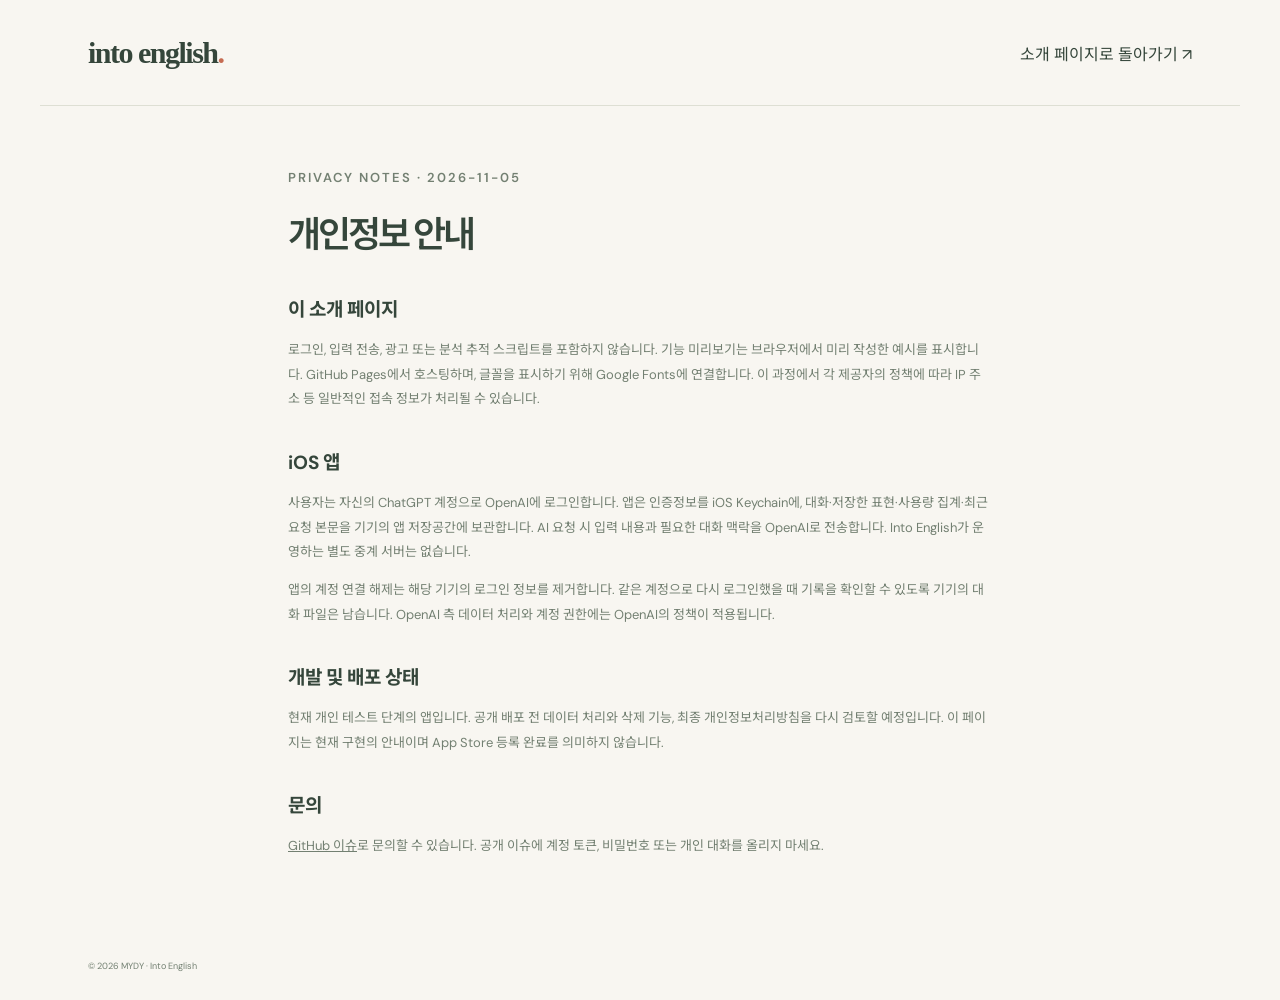
==== docs/privacy.html @ 1c581b62 "Add Into English landing page and icon concept board" ====
<!doctype html><html lang="ko"><head><meta charset="utf-8"><meta name="viewport" content="width=device-width,initial-scale=1"><title>개인정보 안내 — Into English</title><meta name="robots" content="noindex"><link rel="stylesheet" href="styles.css"><link rel="icon" href="assets/favicon.svg" type="image/svg+xml"></head><body><header class="nav wrap"><a class="wordmark" href="./">into english<span>.</span></a><a href="./">소개 페이지로 돌아가기 ↗</a></header><main class="privacy wrap"><p class="eyebrow">PRIVACY NOTES · 2026-11-05</p><h1>개인정보 안내</h1><h2>이 소개 페이지</h2><p>로그인, 입력 전송, 광고 또는 분석 추적 스크립트를 포함하지 않습니다. 기능 미리보기는 브라우저에서 미리 작성한 예시를 표시합니다. GitHub Pages에서 호스팅하며, 글꼴을 표시하기 위해 Google Fonts에 연결합니다. 이 과정에서 각 제공자의 정책에 따라 IP 주소 등 일반적인 접속 정보가 처리될 수 있습니다.</p><h2>iOS 앱</h2><p>사용자는 자신의 ChatGPT 계정으로 OpenAI에 로그인합니다. 앱은 인증정보를 iOS Keychain에, 대화·저장한 표현·사용량 집계·최근 요청 본문을 기기의 앱 저장공간에 보관합니다. AI 요청 시 입력 내용과 필요한 대화 맥락을 OpenAI로 전송합니다. Into English가 운영하는 별도 중계 서버는 없습니다.</p><p>앱의 계정 연결 해제는 해당 기기의 로그인 정보를 제거합니다. 같은 계정으로 다시 로그인했을 때 기록을 확인할 수 있도록 기기의 대화 파일은 남습니다. OpenAI 측 데이터 처리와 계정 권한에는 OpenAI의 정책이 적용됩니다.</p><h2>개발 및 배포 상태</h2><p>현재 개인 테스트 단계의 앱입니다. 공개 배포 전 데이터 처리와 삭제 기능, 최종 개인정보처리방침을 다시 검토할 예정입니다. 이 페이지는 현재 구현의 안내이며 App Store 등록 완료를 의미하지 않습니다.</p><h2>문의</h2><p><a href="https://github.com/yoobato/mydy-into-english/issues">GitHub 이슈</a>로 문의할 수 있습니다. 공개 이슈에 계정 토큰, 비밀번호 또는 개인 대화를 올리지 마세요.</p></main><footer class="wrap"><span>© 2026 MYDY · Into English</span></footer></body></html>
---- docs/styles.css ----
@import url('https://fonts.googleapis.com/css2?family=DM+Sans:wght@400;500;600;700&family=Noto+Sans+KR:wght@400;500;600;700;800&display=swap');
:root{--bg:#f8f6f1;--ink:#35463b;--muted:#738072;--coral:#c66c52;--peach:#f0e2d9;--sage:#e8ecdf;--line:#dedfd4;--white:#fffefa;font-family:'DM Sans','Noto Sans KR',sans-serif;color:var(--ink);background:var(--bg);font-synthesis:none}*{box-sizing:border-box}html{scroll-behavior:smooth;scroll-padding-top:24px}body{margin:0}button,select{font:inherit;color:inherit}a{color:inherit;text-decoration:none}button,a,summary,select{-webkit-tap-highlight-color:transparent}a:focus-visible,button:focus-visible,select:focus-visible,summary:focus-visible{outline:2px solid var(--coral);outline-offset:5px}button{cursor:pointer}.wrap{max-width:1200px;padding-inline:48px;margin-inline:auto}.skip{position:absolute;left:20px;top:-100px;background:var(--ink);color:white;padding:12px;z-index:20}.skip:focus{top:10px}.nav{height:106px;display:flex;align-items:center;justify-content:space-between;border-bottom:1px solid var(--line)}.wordmark{font-family:Georgia,'Times New Roman',serif;font-size:30px;letter-spacing:-1.5px;font-weight:700;white-space:nowrap}.wordmark span,.coral{color:var(--coral)}nav{display:flex;align-items:center;gap:30px;font-size:13px}nav a:hover,.text-link:hover,footer a:hover{color:var(--coral)}.repo-link{padding-left:28px;border-left:1px solid var(--line)}.hero{display:grid;grid-template-columns:1.1fr 1fr;gap:65px;align-items:center;padding-top:62px;padding-bottom:65px;position:relative}.eyebrow{font-size:10px;letter-spacing:2px;font-weight:600;display:flex;align-items:center;gap:9px;margin:0 0 27px}.dot{display:inline-block;width:6px;height:6px;border-radius:50%;background:var(--coral);flex-shrink:0}h1{font-size:clamp(39px,4.5vw,61px);line-height:1.35;letter-spacing:-3px;font-weight:600;margin:0}.intro{font-size:16px;line-height:1.95;color:#697768;margin:27px 0 32px;letter-spacing:-.3px}.actions{display:flex;align-items:center;gap:26px}.button{display:inline-flex;align-items:center;justify-content:space-between;gap:28px;padding:17px 22px;border-radius:6px;font-size:13px;font-weight:500;transition:background .2s,transform .2s}.button:hover{transform:translateY(-2px)}.primary{background:var(--ink);color:white}.primary:hover{background:#455a4c}.text-link{font-size:12px;border-bottom:1px solid var(--line);padding-block:7px}.availability{font-size:10px;color:var(--muted);margin-top:23px;display:flex;gap:7px;align-items:center}.small-apple{font-size:10px}.hero-preview{position:relative;max-width:390px;justify-self:end;width:100%;scroll-margin-top:24px}.preview-caption{display:flex;gap:12px;align-items:center;font-size:8px;color:var(--muted);letter-spacing:.8px;margin:0 3px 13px}.caption-line{height:1px;background:var(--line);flex:1}.phone{border:1px solid #d8dbd0;background:#faf8f3;border-radius:33px;padding:15px 19px 11px;box-shadow:0 22px 70px -42px #394b3b66,0 4px 15px -10px #394b3b44;position:relative}.phone-top{display:flex;justify-content:space-between;font-size:9px;font-weight:700;padding:0 8px 22px}.app-brand{display:flex;align-items:center;justify-content:space-between;margin-bottom:20px;font-size:17px}.app-brand .wordmark{font-size:25px}.demo-tabs{display:flex;background:#eaece3;border-radius:9px;padding:4px;gap:3px}.demo-tabs button{border:0;background:transparent;border-radius:6px;font-size:11px;color:var(--muted);flex:1;padding:10px 0}.demo-tabs [aria-selected=true]{color:var(--ink);background:var(--white);box-shadow:0 1px 3px #00000009}.scenario-label{display:flex;justify-content:space-between;font-size:8px;color:var(--muted);margin:20px 2px 5px}#scenario{width:100%;font-size:11px;background:transparent;border:0;border-bottom:1px solid var(--line);padding:7px 0 8px;border-radius:0}.chat{padding:24px 0 17px;min-height:288px}.user-bubble{background:var(--sage);border-radius:11px 11px 2px 11px;font-size:12px;line-height:1.7;padding:13px 14px;margin-left:35px;margin-bottom:22px;width:fit-content;max-width:calc(100% - 35px);justify-self:end;white-space:pre-line}.assistant-label{font-size:9px;display:flex;align-items:center;gap:7px;font-weight:600;margin-bottom:10px}.avatar{background:var(--coral);border-radius:7px;color:white;width:22px;height:22px;display:inline-flex;align-items:center;justify-content:center;font-family:Georgia,serif;font-size:18px;font-style:italic}.answer{background:var(--white);border:1px solid #e5e5db;border-radius:12px;padding:15px}.answer-meta{font-size:7px;letter-spacing:1.4px;color:var(--muted);margin-bottom:9px}#answer-text{font-family:Georgia,serif;line-height:1.4;font-size:22px;letter-spacing:-.4px;margin:0 0 9px;min-height:31px}.meaning{font-size:10px;color:var(--muted);line-height:1.7;margin:0}.answer-note{margin-top:12px;padding-top:10px;border-top:1px solid #eeeeE5;font-size:9px;line-height:1.8;color:#667363}.demo-options{padding:12px;border-radius:10px;background:var(--sage)}.control-label{font-size:8px;font-weight:600;display:block;margin-bottom:7px}.tone-group{display:flex;gap:5px}.tone-group button{border:0;background:#ffffffb0;border-radius:5px;padding:8px 4px;flex:1;font-size:10px}.tone-group [aria-pressed=true]{background:var(--coral);color:white}.region-control{display:flex;justify-content:space-between;align-items:center;padding-top:12px;margin-top:12px;border-top:1px solid #d8dfce}.region-control .control-label{margin:0}.region-control select{font-size:10px;border:0;background:transparent;max-width:120px}.phone-foot{display:flex;align-items:center;gap:5px;font-size:7px;letter-spacing:1px;color:var(--muted);padding:13px 1px 0}.phone-foot .dot{width:4px;height:4px;background:#8a9b6e}.demo-disclaimer{font-size:9px;text-align:center;line-height:1.8;color:var(--muted);margin:15px 0 0}.index-strip{border-top:1px solid var(--line);border-bottom:1px solid var(--line)}.index-strip .wrap{display:flex;justify-content:space-between;gap:20px;padding-block:24px}.index-strip span{font-size:10px;letter-spacing:1px;color:var(--coral)}.index-strip b{font-size:12px;letter-spacing:0;font-weight:500;color:var(--muted);padding-left:18px}.features,.faq{display:grid;grid-template-columns:1fr 1.25fr;gap:90px;padding-top:100px;padding-bottom:100px}.section-heading h2,.account-section h2{font-size:33px;letter-spacing:-1.5px;line-height:1.55;margin:0;font-weight:500}.section-heading .eyebrow{color:var(--muted)}.feature{display:grid;grid-template-columns:22px 1fr;gap:15px;padding-block:30px;border-top:1px solid var(--line)}.feature:first-child{padding-top:0;border-top:0}.feature:last-child{padding-bottom:0}.feature-number{font-size:9px;color:var(--coral);margin-top:7px}h3{font-size:17px;letter-spacing:-.5px;font-weight:500;margin:0 0 12px}.feature p{font-size:12px;line-height:1.95;color:var(--muted);margin:0}.inline-example{display:flex;justify-content:space-between;align-items:center;padding:16px 0 0;gap:12px}.inline-example span:first-child{font-family:Georgia,serif;font-size:21px}.inline-example span:last-child{font-size:10px;color:var(--muted)}.grammar-example{font-family:Georgia,serif;font-size:21px;padding-top:18px}.grammar-example del{color:#9b9f92;font-size:16px}.grammar-example ins{color:var(--coral);text-decoration:none;border-bottom:1px solid #cfac9b}.tone-sample{display:flex;gap:7px;padding-top:18px}.tone-sample span{font-size:10px;background:var(--sage);border-radius:4px;padding:6px 12px}.account-section{background:var(--sage);padding-block:70px}.account-layout{display:grid;grid-template-columns:1fr 1.25fr;gap:90px}.account-section .eyebrow{color:var(--muted)}.account-section h2{font-size:30px}.account-section p{font-size:12px;line-height:1.9;color:#667363;margin:23px 0 0}.account-notes{display:flex;flex-direction:column;gap:23px}.account-notes>div{display:flex;gap:20px}.account-notes>div>span{font-size:9px;color:var(--muted);margin-top:4px}.account-notes p{margin:0;font-size:11px}.account-notes strong{display:block;font-size:13px;font-weight:500;margin-bottom:5px;color:var(--ink)}.faq{padding-bottom:80px}.faq-list details{border-bottom:1px solid var(--line);padding-block:22px}.faq-list details:first-child{padding-top:0}.faq-list summary{font-size:13px;cursor:pointer;list-style:none;display:flex;justify-content:space-between;gap:20px;line-height:1.6}.faq-list summary::-webkit-details-marker{display:none}.faq-list summary:after{content:'+';font-family:Georgia,serif;font-size:20px;color:var(--coral)}.faq-list details[open] summary:after{content:'−'}.faq-list p{font-size:11px;color:var(--muted);line-height:1.95;margin:15px 25px 0 0}.faq-list p a{text-decoration:underline;text-underline-offset:3px}.closing{border-top:1px solid var(--line);border-bottom:1px solid var(--line);padding-block:44px;display:flex;align-items:center;justify-content:space-between}.closing>.wordmark{font-size:51px;letter-spacing:-2.5px}.closing>div{display:flex;align-items:center;gap:30px}.closing p{font-size:12px;color:var(--muted)}footer{display:flex;justify-content:space-between;gap:20px;padding-block:28px;font-size:9px;color:var(--muted)}footer>div{display:flex;gap:20px}.privacy{max-width:800px;padding-block:60px}.privacy h1{font-size:36px}.privacy h2{font-size:19px;margin-top:35px}.privacy p,.privacy li{font-size:13px;line-height:1.9;color:var(--muted)}.privacy a{text-decoration:underline}.privacy .eyebrow{margin-bottom:20px}[hidden]{display:none!important}@media(min-width:1400px){.hero{padding-top:82px;padding-bottom:85px}}@media(max-width:900px){.wrap{padding-inline:30px}.hero{gap:30px}.features,.faq,.account-layout{gap:45px}h1{font-size:43px}.intro{font-size:14px}.actions{gap:18px;flex-wrap:wrap}.section-heading h2{font-size:27px}.closing>div{display:block}.closing .button{padding:12px 16px}.closing p{margin-top:0}.preview-caption{font-size:7px}.index-strip b{padding-left:10px}}@media(max-width:640px){.wrap{padding-inline:23px}.nav{height:83px}.nav .wordmark{font-size:26px}nav{gap:17px;font-size:11px}nav>a:first-child{display:none}.repo-link{padding-left:0;border:0}.hero{grid-template-columns:1fr;gap:43px;padding-top:46px;padding-bottom:39px}.hero-copy{text-align:left}h1{font-size:43px;letter-spacing:-2.4px}.eyebrow{font-size:9px;margin-bottom:22px}.intro{font-size:14px;line-height:1.9;margin:20px 0 26px}.actions{gap:24px}.availability{font-size:9px;margin-top:19px}.hero-preview{justify-self:center;max-width:360px}.phone{padding-inline:18px}.chat{min-height:265px}.index-strip .wrap{gap:8px;padding-block:19px}.index-strip span{font-size:8px}.index-strip b{font-size:10px;display:block;padding:6px 0 0}.features,.faq,.account-layout{grid-template-columns:1fr;gap:38px}.features,.faq{padding-top:55px;padding-bottom:55px}.section-heading h2{font-size:29px}.section-heading h2 br{display:none}.feature{padding-block:26px}.feature p{font-size:12px}.account-section{padding-block:48px}.account-section h2{font-size:28px}.account-section p{font-size:12px}.account-notes p{font-size:11px}.closing{padding-block:32px;display:block}.closing>.wordmark{font-size:43px}.closing>div{display:flex;justify-content:space-between;gap:14px;margin-top:18px}.closing p{font-size:10px;margin:0}.closing .button{font-size:11px;gap:10px;white-space:nowrap}footer{font-size:8px;flex-wrap:wrap;padding-block:24px}footer>div{gap:18px}.privacy h1{font-size:29px}.privacy{padding-block:40px}}@media(prefers-reduced-motion:reduce){html{scroll-behavior:auto}*{transition:none!important}}
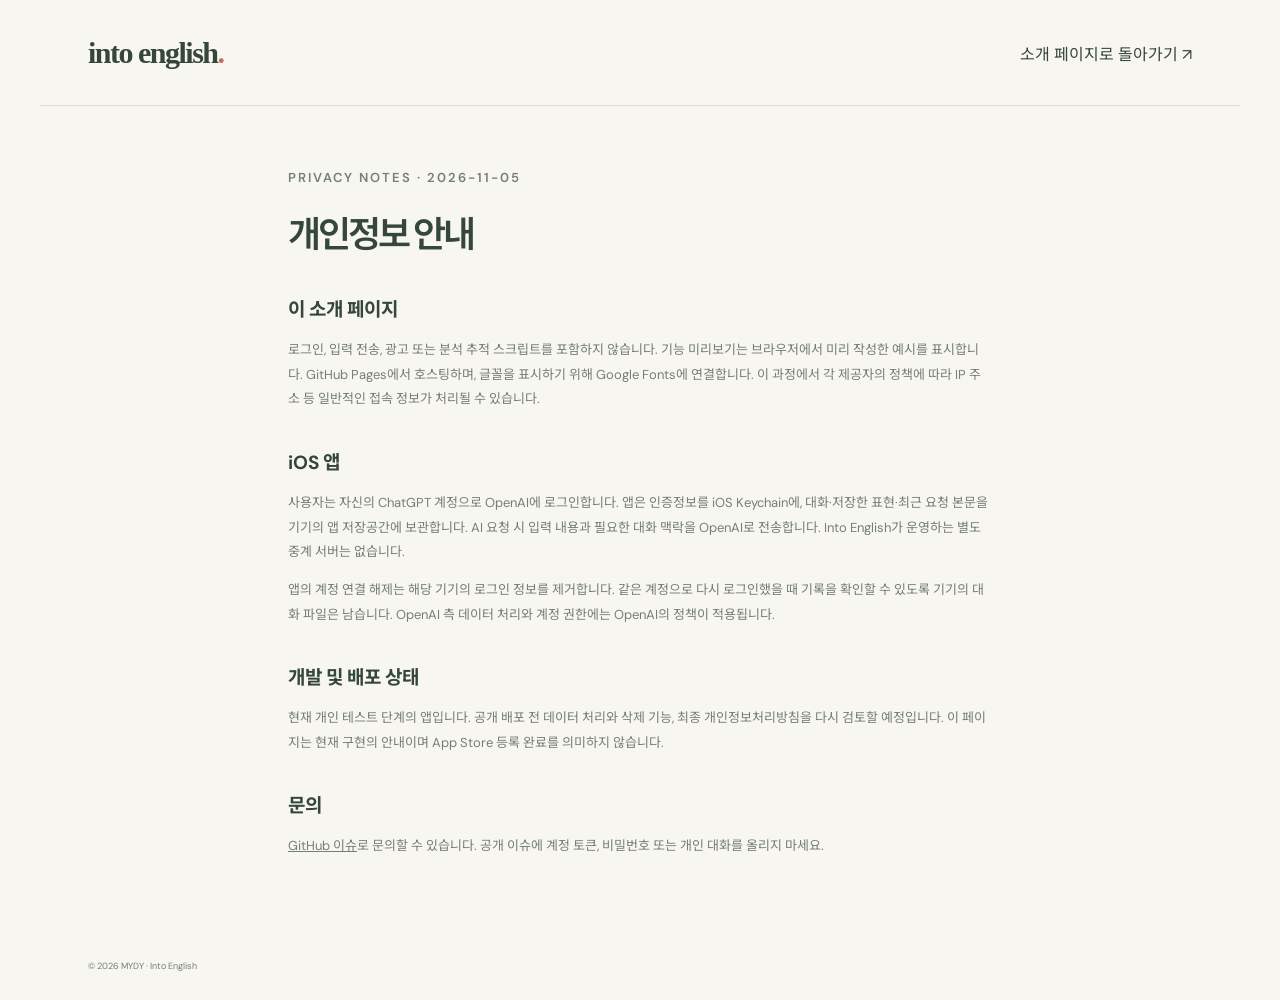
==== commit c795a0ae: "Apply B branding, social previews and fixed Sol Light configuration" ====
--- a/docs/privacy.html
+++ b/docs/privacy.html
@@ -1 +1 @@
-<!doctype html><html lang="ko"><head><meta charset="utf-8"><meta name="viewport" content="width=device-width,initial-scale=1"><title>개인정보 안내 — Into English</title><meta name="robots" content="noindex"><link rel="stylesheet" href="styles.css"><link rel="icon" href="assets/favicon.svg" type="image/svg+xml"></head><body><header class="nav wrap"><a class="wordmark" href="./">into english<span>.</span></a><a href="./">소개 페이지로 돌아가기 ↗</a></header><main class="privacy wrap"><p class="eyebrow">PRIVACY NOTES · 2026-11-05</p><h1>개인정보 안내</h1><h2>이 소개 페이지</h2><p>로그인, 입력 전송, 광고 또는 분석 추적 스크립트를 포함하지 않습니다. 기능 미리보기는 브라우저에서 미리 작성한 예시를 표시합니다. GitHub Pages에서 호스팅하며, 글꼴을 표시하기 위해 Google Fonts에 연결합니다. 이 과정에서 각 제공자의 정책에 따라 IP 주소 등 일반적인 접속 정보가 처리될 수 있습니다.</p><h2>iOS 앱</h2><p>사용자는 자신의 ChatGPT 계정으로 OpenAI에 로그인합니다. 앱은 인증정보를 iOS Keychain에, 대화·저장한 표현·사용량 집계·최근 요청 본문을 기기의 앱 저장공간에 보관합니다. AI 요청 시 입력 내용과 필요한 대화 맥락을 OpenAI로 전송합니다. Into English가 운영하는 별도 중계 서버는 없습니다.</p><p>앱의 계정 연결 해제는 해당 기기의 로그인 정보를 제거합니다. 같은 계정으로 다시 로그인했을 때 기록을 확인할 수 있도록 기기의 대화 파일은 남습니다. OpenAI 측 데이터 처리와 계정 권한에는 OpenAI의 정책이 적용됩니다.</p><h2>개발 및 배포 상태</h2><p>현재 개인 테스트 단계의 앱입니다. 공개 배포 전 데이터 처리와 삭제 기능, 최종 개인정보처리방침을 다시 검토할 예정입니다. 이 페이지는 현재 구현의 안내이며 App Store 등록 완료를 의미하지 않습니다.</p><h2>문의</h2><p><a href="https://github.com/yoobato/mydy-into-english/issues">GitHub 이슈</a>로 문의할 수 있습니다. 공개 이슈에 계정 토큰, 비밀번호 또는 개인 대화를 올리지 마세요.</p></main><footer class="wrap"><span>© 2026 MYDY · Into English</span></footer></body></html>
+<!doctype html><html lang="ko"><head><meta charset="utf-8"><meta name="viewport" content="width=device-width,initial-scale=1"><title>개인정보 안내 — Into English</title><meta name="robots" content="noindex"><link rel="stylesheet" href="styles.css"><link rel="icon" href="assets/app-icon-b.png" type="image/png"></head><body><header class="nav wrap"><a class="wordmark" href="./">into english<span>.</span></a><a href="./">소개 페이지로 돌아가기 ↗</a></header><main class="privacy wrap"><p class="eyebrow">PRIVACY NOTES · 2026-11-05</p><h1>개인정보 안내</h1><h2>이 소개 페이지</h2><p>로그인, 입력 전송, 광고 또는 분석 추적 스크립트를 포함하지 않습니다. 기능 미리보기는 브라우저에서 미리 작성한 예시를 표시합니다. GitHub Pages에서 호스팅하며, 글꼴을 표시하기 위해 Google Fonts에 연결합니다. 이 과정에서 각 제공자의 정책에 따라 IP 주소 등 일반적인 접속 정보가 처리될 수 있습니다.</p><h2>iOS 앱</h2><p>사용자는 자신의 ChatGPT 계정으로 OpenAI에 로그인합니다. 앱은 인증정보를 iOS Keychain에, 대화·저장한 표현·최근 요청 본문을 기기의 앱 저장공간에 보관합니다. AI 요청 시 입력 내용과 필요한 대화 맥락을 OpenAI로 전송합니다. Into English가 운영하는 별도 중계 서버는 없습니다.</p><p>앱의 계정 연결 해제는 해당 기기의 로그인 정보를 제거합니다. 같은 계정으로 다시 로그인했을 때 기록을 확인할 수 있도록 기기의 대화 파일은 남습니다. OpenAI 측 데이터 처리와 계정 권한에는 OpenAI의 정책이 적용됩니다.</p><h2>개발 및 배포 상태</h2><p>현재 개인 테스트 단계의 앱입니다. 공개 배포 전 데이터 처리와 삭제 기능, 최종 개인정보처리방침을 다시 검토할 예정입니다. 이 페이지는 현재 구현의 안내이며 App Store 등록 완료를 의미하지 않습니다.</p><h2>문의</h2><p><a href="https://github.com/yoobato/mydy-into-english/issues">GitHub 이슈</a>로 문의할 수 있습니다. 공개 이슈에 계정 토큰, 비밀번호 또는 개인 대화를 올리지 마세요.</p></main><footer class="wrap"><span>© 2026 MYDY · Into English</span></footer></body></html>
